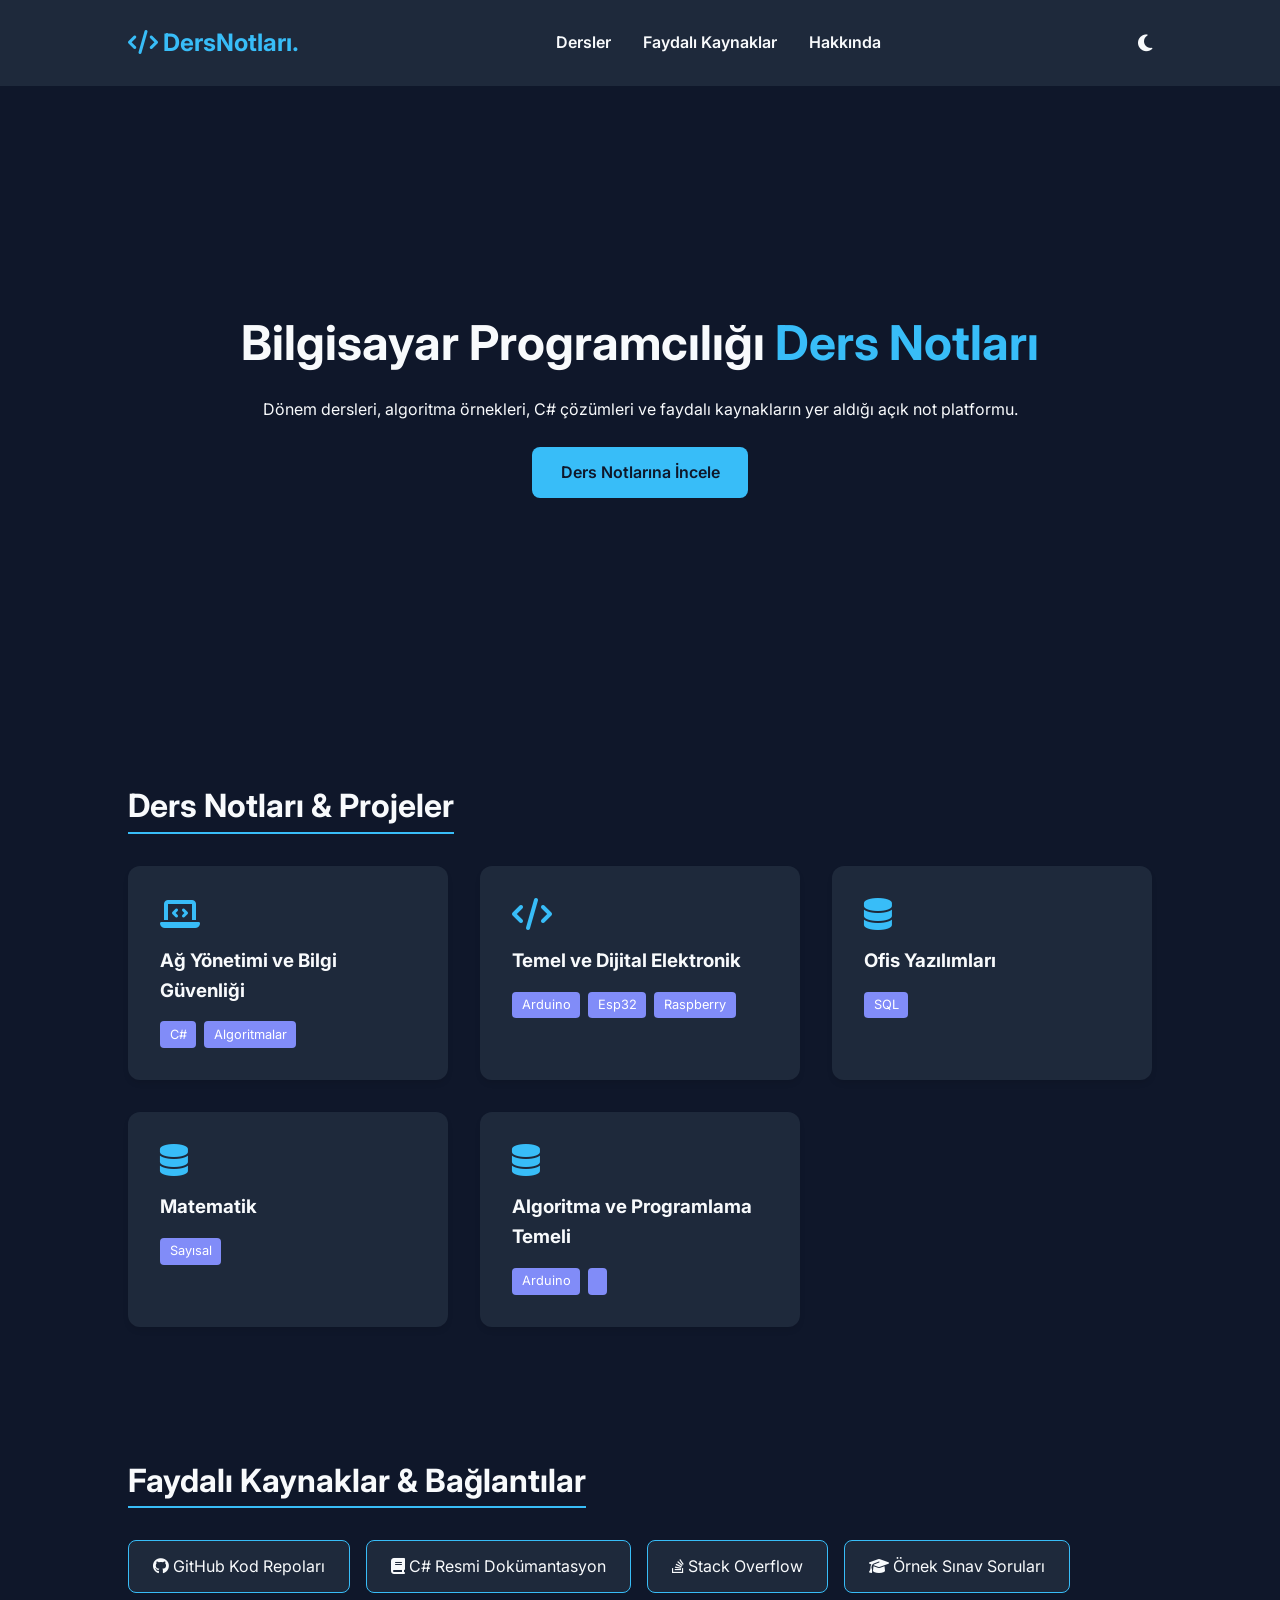
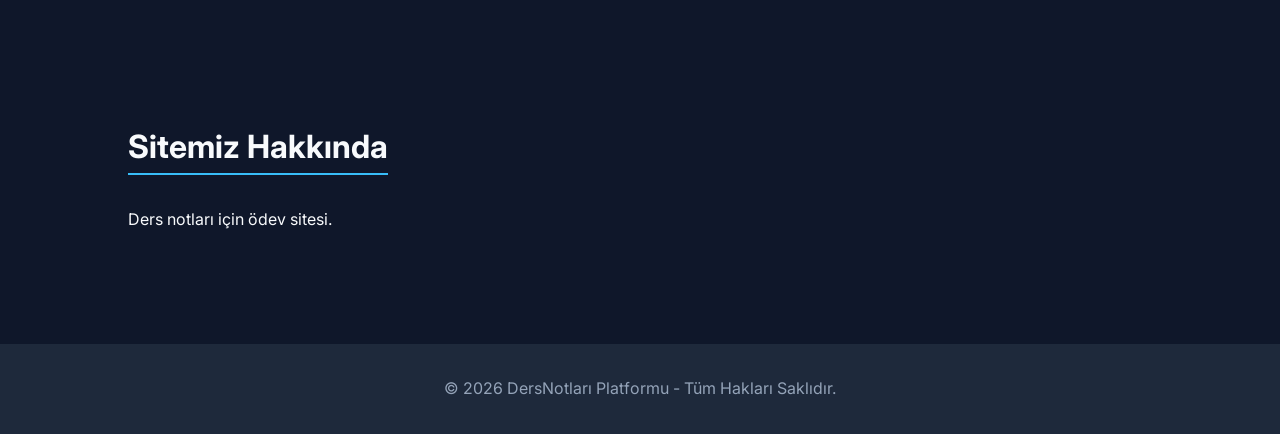
==== index.html @ 84079beb "Add files via upload" ====
<!DOCTYPE html>
<html lang="tr">
<head>
    <meta charset="UTF-8">
    <meta name="viewport" content="width=device-width, initial-scale=1.0">
    <title>Ders Notları & Kod Deposu</title>
    <link rel="stylesheet" href="style.css">
    <!-- Google Fonts & Font Awesome İkonları -->
    <link href="https://fonts.googleapis.com/css2?family=Inter:wght@300;400;600;700&display=swap" rel="stylesheet">
    <link rel="stylesheet" href="https://cdnjs.cloudflare.com/ajax/libs/font-awesome/6.4.0/css/all.min.css">
</head>
<body>

    <!-- Navigasyon / Menü -->
    <nav class="navbar">
        <div class="logo"><i class="fa-solid fa-code"></i> DersNotları.</div>
        <ul class="nav-links">
            <li><a href="#courses">Dersler</a></li>
            <li><a href="#resources">Faydalı Kaynaklar</a></li>
            <li><a href="#about">Hakkında</a></li>
        </ul>
        <button id="theme-toggle" class="theme-btn"><i class="fa-solid fa-moon"></i></button>
    </nav>

    <!-- Hero / Giriş Bölümü -->
    <header class="hero">
        <div class="hero-content">
            <h1>Bilgisayar Programcılığı <span class="highlight">Ders Notları</span></h1>
            <p>Dönem dersleri, algoritma örnekleri, C# çözümleri ve faydalı kaynakların yer aldığı açık not platformu.</p>
            <a href="#courses" class="btn">Ders Notlarına İncele</a>
        </div>
    </header>

    <!-- Dersler ve Notlar Bölümü -->
    <section id="courses" class="section">
        <h2>Ders Notları & Projeler</h2>
        <div class="projects-grid">
            
            <!-- Ders 1 -->
            <div class="project-card">
                <i class="fa-solid fa-laptop-code card-icon"></i>
                <h3>Ağ Yönetimi ve Bilgi Güvenliği</h3>
                <div class="tags">
                    <span>C#</span>
                    <span>Algoritmalar</span>
                </div>
            </div>

            <!-- Ders 2 -->
            <div class="project-card">
                <i class="fa-solid fa-code card-icon"></i>
                <h3>Temel ve Dijital Elektronik</h3>
                <div class="tags">
                    <span>Arduino</span>
                    <span>Esp32</span>
                    <span>Raspberry</span>
                </div>
            </div>

            <!-- Ders 3 -->
            <div class="project-card">
                <i class="fa-solid fa-database card-icon"></i>
                <h3>Ofis Yazılımları</h3>
                <div class="tags">
                    <span>SQL</span>
                </div>
            </div>

            <!-- Ders 4 -->
            <div class="project-card">
                <i class="fa-solid fa-database card-icon"></i>
                <h3>Matematik</h3>
                <div class="tags">
                    <span>Sayısal</span>
                </div>
            </div>

                    <!-- Ders 5 -->
            <div class="project-card">
                <i class="fa-solid fa-database card-icon"></i>
                <h3>Algoritma ve Programlama Temeli</h3>
                <div class="tags">
                    <span>Arduino</span>
                    <span></span>
                </div>
            </div>

        </div>
    </section>

    <!-- Faydalı Kaynaklar Bölümü -->
    <section id="resources" class="section">
        <h2>Faydalı Kaynaklar & Bağlantılar</h2>
        <div class="skills-list">
            <div class="skill-item"><i class="fa-brands fa-github"></i> GitHub Kod Repoları</div>
            <div class="skill-item"><i class="fa-solid fa-book"></i> C# Resmi Dokümantasyon</div>
            <div class="skill-item"><i class="fa-brands fa-stack-overflow"></i> Stack Overflow</div>
            <div class="skill-item"><i class="fa-solid fa-graduation-cap"></i> Örnek Sınav Soruları</div>
        </div>
    </section>

    <!-- Hakkında Bölümü -->
    <section id="about" class="section">
        <h2>Sitemiz Hakkında</h2>
        <p>Ders notları için ödev sitesi.</p>
    </section>

    <footer>
        <p>&copy; 2026 DersNotları Platformu - Tüm Hakları Saklıdır.</p>
    </footer>

    <script src="script.js"></script>
</body>
</html>
---- style.css ----
:root {
    --bg-color: #0f172a;
    --card-bg: #1e293b;
    --text-color: #f8fafc;
    --text-muted: #94a3b8;
    --primary-color: #38bdf8;
    --accent-color: #818cf8;
}

body.light-theme {
    --bg-color: #f8fafc;
    --card-bg: #ffffff;
    --text-color: #0f172a;
    --text-muted: #64748b;
    --primary-color: #0284c7;
    --accent-color: #4f46e5;
}

* {
    margin: 0;
    padding: 0;
    box-sizing: border-box;
    font-family: 'Inter', sans-serif;
    transition: background-color 0.3s, color 0.3s;
}

body {
    background-color: var(--bg-color);
    color: var(--text-color);
    line-height: 1.6;
}

.navbar {
    display: flex;
    justify-content: space-between;
    align-items: center;
    padding: 1.5rem 10%;
    background-color: var(--card-bg);
    position: sticky;
    top: 0;
    z-index: 100;
}

.logo {
    font-weight: 700;
    font-size: 1.5rem;
    color: var(--primary-color);
}

.nav-links {
    display: flex;
    list-style: none;
    gap: 2rem;
}

.nav-links a {
    color: var(--text-color);
    text-decoration: none;
    font-weight: 600;
}

.nav-links a:hover {
    color: var(--primary-color);
}

.theme-btn {
    background: none;
    border: none;
    color: var(--text-color);
    font-size: 1.2rem;
    cursor: pointer;
}

.hero {
    height: 70vh;
    display: flex;
    justify-content: center;
    align-items: center;
    text-align: center;
    padding: 0 1rem;
}

.hero h1 {
    font-size: 3rem;
    margin-bottom: 1rem;
}

.highlight {
    color: var(--primary-color);
}

.btn {
    display: inline-block;
    margin-top: 1.5rem;
    padding: 0.8rem 1.8rem;
    background-color: var(--primary-color);
    color: #0f172a;
    text-decoration: none;
    border-radius: 8px;
    font-weight: 600;
}

.section {
    padding: 4rem 10%;
}

.section h2 {
    font-size: 2rem;
    margin-bottom: 2rem;
    border-bottom: 2px solid var(--primary-color);
    display: inline-block;
}

.projects-grid {
    display: grid;
    grid-template-columns: repeat(auto-fit, minmax(280px, 1fr));
    gap: 2rem;
}

.project-card {
    background-color: var(--card-bg);
    padding: 2rem;
    border-radius: 12px;
    box-shadow: 0 4px 6px -1px rgba(0, 0, 0, 0.1);
}

.card-icon {
    font-size: 2rem;
    color: var(--primary-color);
    margin-bottom: 1rem;
}

.tags {
    margin-top: 1rem;
    display: flex;
    gap: 0.5rem;
}

.tags span {
    background-color: var(--accent-color);
    color: #fff;
    padding: 0.2rem 0.6rem;
    border-radius: 4px;
    font-size: 0.8rem;
}

.skills-list {
    display: flex;
    flex-wrap: wrap;
    gap: 1rem;
}

.skill-item {
    background-color: var(--card-bg);
    padding: 0.8rem 1.5rem;
    border-radius: 8px;
    border: 1px solid var(--primary-color);
}

.contact-links {
    display: flex;
    gap: 2rem;
    margin-top: 1rem;
}

.contact-links a {
    color: var(--primary-color);
    text-decoration: none;
    font-size: 1.2rem;
}

footer {
    text-align: center;
    padding: 2rem;
    background-color: var(--card-bg);
    margin-top: 3rem;
    color: var(--text-muted);
}

.project-card {
    text-decoration: none;
    color: inherit;
    display: block;
}
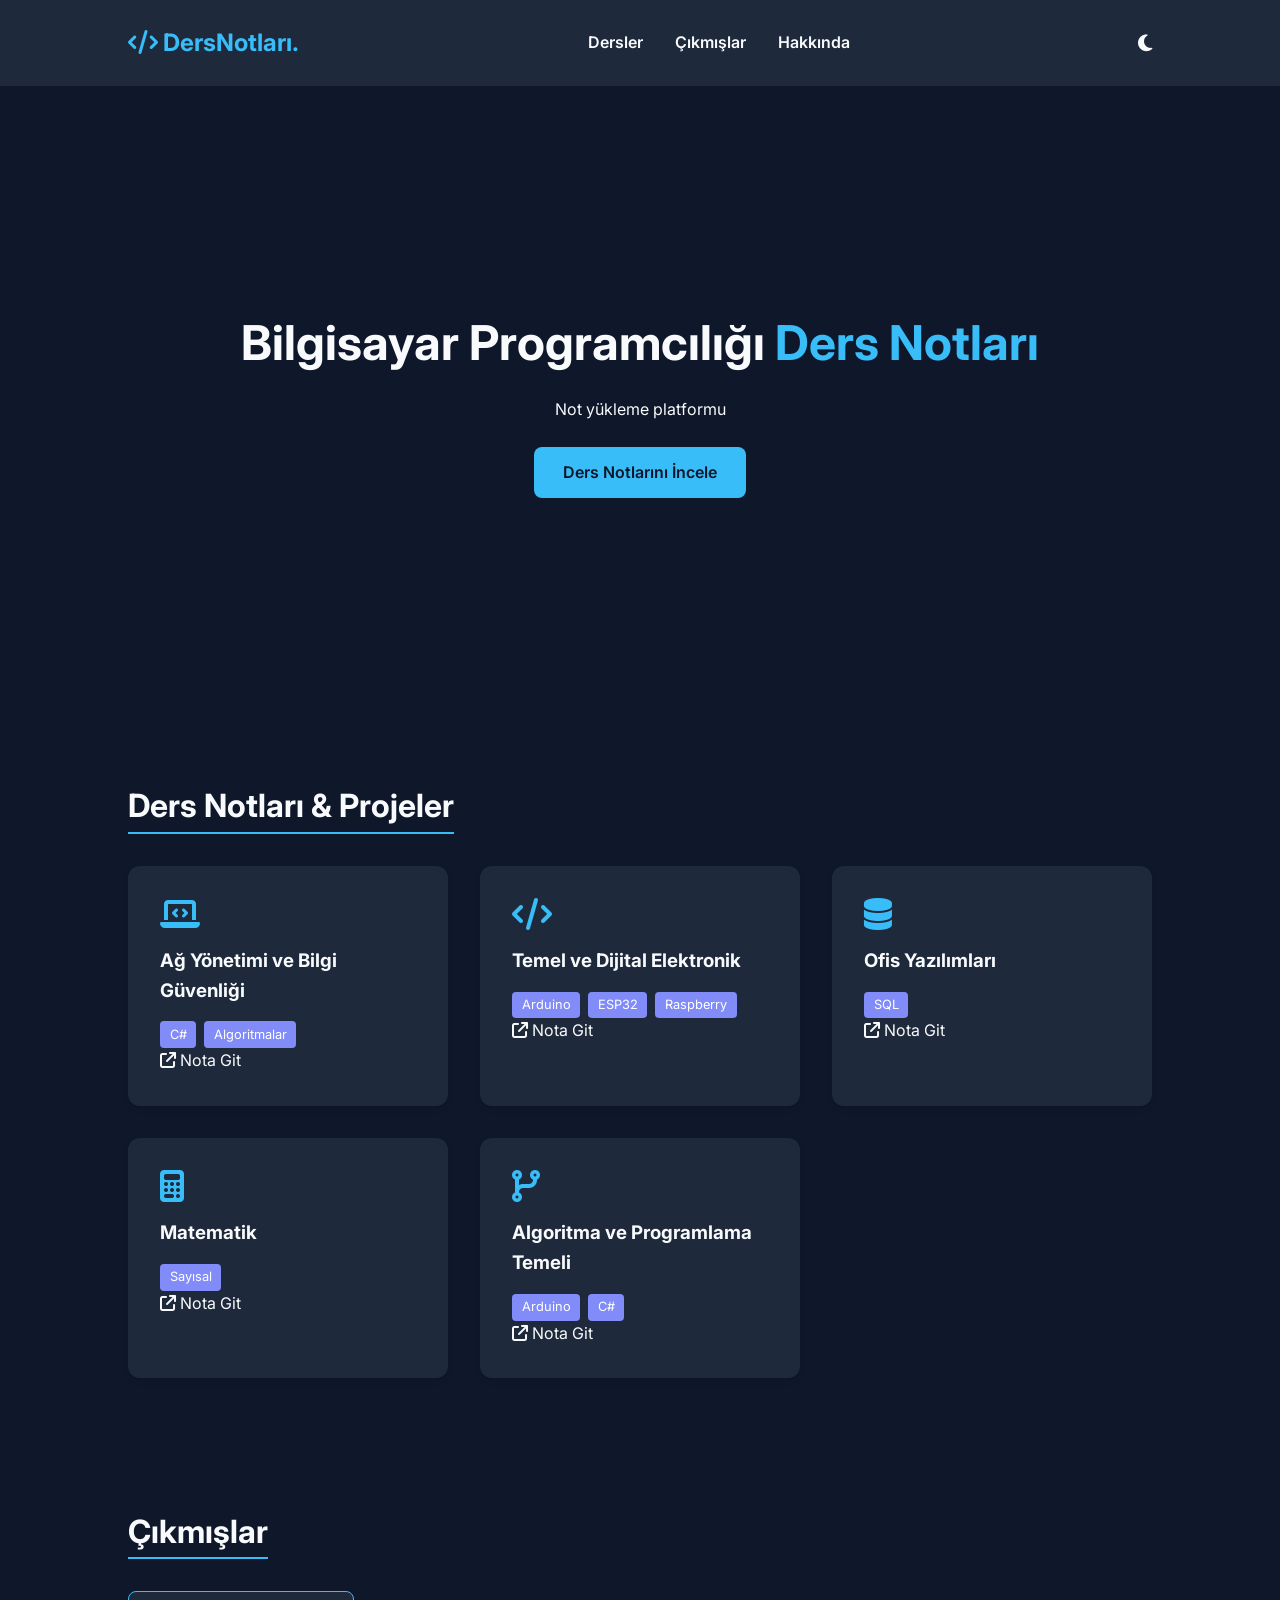
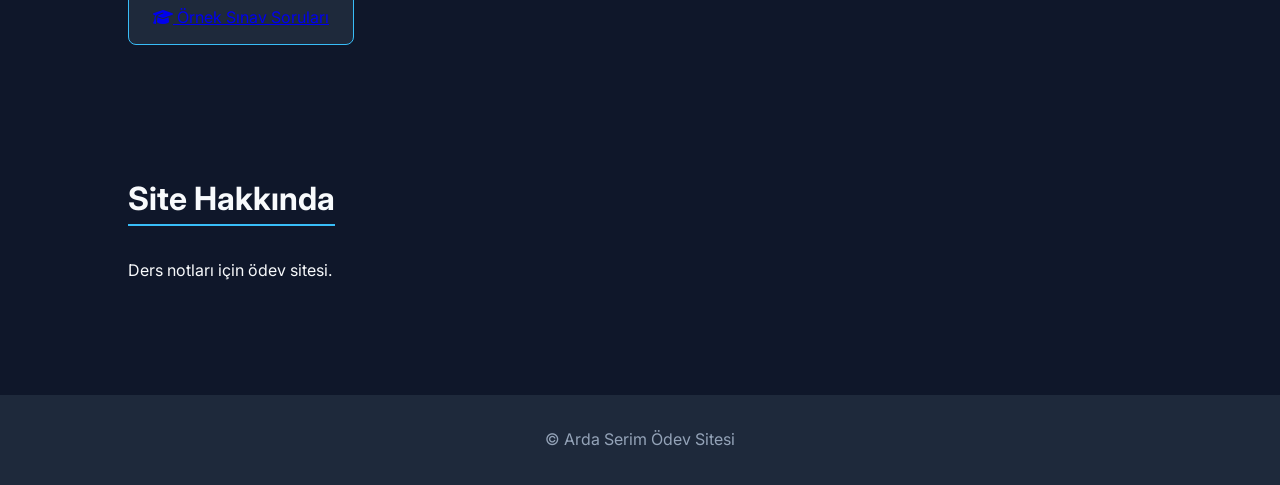
==== commit ce3eccc9: "deneme" ====
--- a/index.html
+++ b/index.html
@@ -16,7 +16,7 @@
         <div class="logo"><i class="fa-solid fa-code"></i> DersNotları.</div>
         <ul class="nav-links">
             <li><a href="#courses">Dersler</a></li>
-            <li><a href="#resources">Faydalı Kaynaklar</a></li>
+            <li><a href="#resources">Çıkmışlar</a></li>
             <li><a href="#about">Hakkında</a></li>
         </ul>
         <button id="theme-toggle" class="theme-btn"><i class="fa-solid fa-moon"></i></button>
@@ -26,8 +26,8 @@
     <header class="hero">
         <div class="hero-content">
             <h1>Bilgisayar Programcılığı <span class="highlight">Ders Notları</span></h1>
-            <p>Dönem dersleri, algoritma örnekleri, C# çözümleri ve faydalı kaynakların yer aldığı açık not platformu.</p>
-            <a href="#courses" class="btn">Ders Notlarına İncele</a>
+            <p>Not yükleme platformu</p>
+            <a href="#courses" class="btn">Ders Notlarını İncele</a>
         </div>
     </header>
 
@@ -37,76 +37,78 @@
         <div class="projects-grid">
             
             <!-- Ders 1 -->
-            <div class="project-card">
+            <a href="ag-yonetimi.html" target="_blank" class="project-card">
                 <i class="fa-solid fa-laptop-code card-icon"></i>
                 <h3>Ağ Yönetimi ve Bilgi Güvenliği</h3>
                 <div class="tags">
                     <span>C#</span>
                     <span>Algoritmalar</span>
                 </div>
-            </div>
+                <span class="click-hint"><i class="fa-solid fa-arrow-up-right-from-square"></i> Nota Git</span>
+            </a>
 
             <!-- Ders 2 -->
-            <div class="project-card">
+            <a href="elektronik.html" target="_blank" class="project-card">
                 <i class="fa-solid fa-code card-icon"></i>
                 <h3>Temel ve Dijital Elektronik</h3>
                 <div class="tags">
                     <span>Arduino</span>
-                    <span>Esp32</span>
+                    <span>ESP32</span>
                     <span>Raspberry</span>
                 </div>
-            </div>
+                <span class="click-hint"><i class="fa-solid fa-arrow-up-right-from-square"></i> Nota Git</span>
+            </a>
 
             <!-- Ders 3 -->
-            <div class="project-card">
+            <a href="ofis-yazilimlari.html" target="_blank" class="project-card">
                 <i class="fa-solid fa-database card-icon"></i>
                 <h3>Ofis Yazılımları</h3>
                 <div class="tags">
                     <span>SQL</span>
                 </div>
-            </div>
+                <span class="click-hint"><i class="fa-solid fa-arrow-up-right-from-square"></i> Nota Git</span>
+            </a>
 
             <!-- Ders 4 -->
-            <div class="project-card">
-                <i class="fa-solid fa-database card-icon"></i>
+            <a href="matematik.html" target="_blank" class="project-card">
+                <i class="fa-solid fa-calculator card-icon"></i>
                 <h3>Matematik</h3>
                 <div class="tags">
                     <span>Sayısal</span>
                 </div>
-            </div>
+                <span class="click-hint"><i class="fa-solid fa-arrow-up-right-from-square"></i> Nota Git</span>
+            </a>
 
-                    <!-- Ders 5 -->
-            <div class="project-card">
-                <i class="fa-solid fa-database card-icon"></i>
+            <!-- Ders 5 -->
+            <a href="algoritma.html" target="_blank" class="project-card">
+                <i class="fa-solid fa-code-branch card-icon"></i>
                 <h3>Algoritma ve Programlama Temeli</h3>
                 <div class="tags">
                     <span>Arduino</span>
-                    <span></span>
+                    <span>C#</span>
                 </div>
-            </div>
+                <span class="click-hint"><i class="fa-solid fa-arrow-up-right-from-square"></i> Nota Git</span>
+            </a>
 
         </div>
     </section>
 
     <!-- Faydalı Kaynaklar Bölümü -->
     <section id="resources" class="section">
-        <h2>Faydalı Kaynaklar & Bağlantılar</h2>
+        <h2>Çıkmışlar</h2>
         <div class="skills-list">
-            <div class="skill-item"><i class="fa-brands fa-github"></i> GitHub Kod Repoları</div>
-            <div class="skill-item"><i class="fa-solid fa-book"></i> C# Resmi Dokümantasyon</div>
-            <div class="skill-item"><i class="fa-brands fa-stack-overflow"></i> Stack Overflow</div>
-            <div class="skill-item"><i class="fa-solid fa-graduation-cap"></i> Örnek Sınav Soruları</div>
+            <a href="cikmis-sorular.html" target="_blank" class="skill-item"><i class="fa-solid fa-graduation-cap"></i> Örnek Sınav Soruları</a>
         </div>
     </section>
 
     <!-- Hakkında Bölümü -->
     <section id="about" class="section">
-        <h2>Sitemiz Hakkında</h2>
+        <h2>Site Hakkında</h2>
         <p>Ders notları için ödev sitesi.</p>
     </section>
 
     <footer>
-        <p>&copy; 2026 DersNotları Platformu - Tüm Hakları Saklıdır.</p>
+        <p>&copy; Arda Serim Ödev Sitesi</p>
     </footer>
 
     <script src="script.js"></script>
